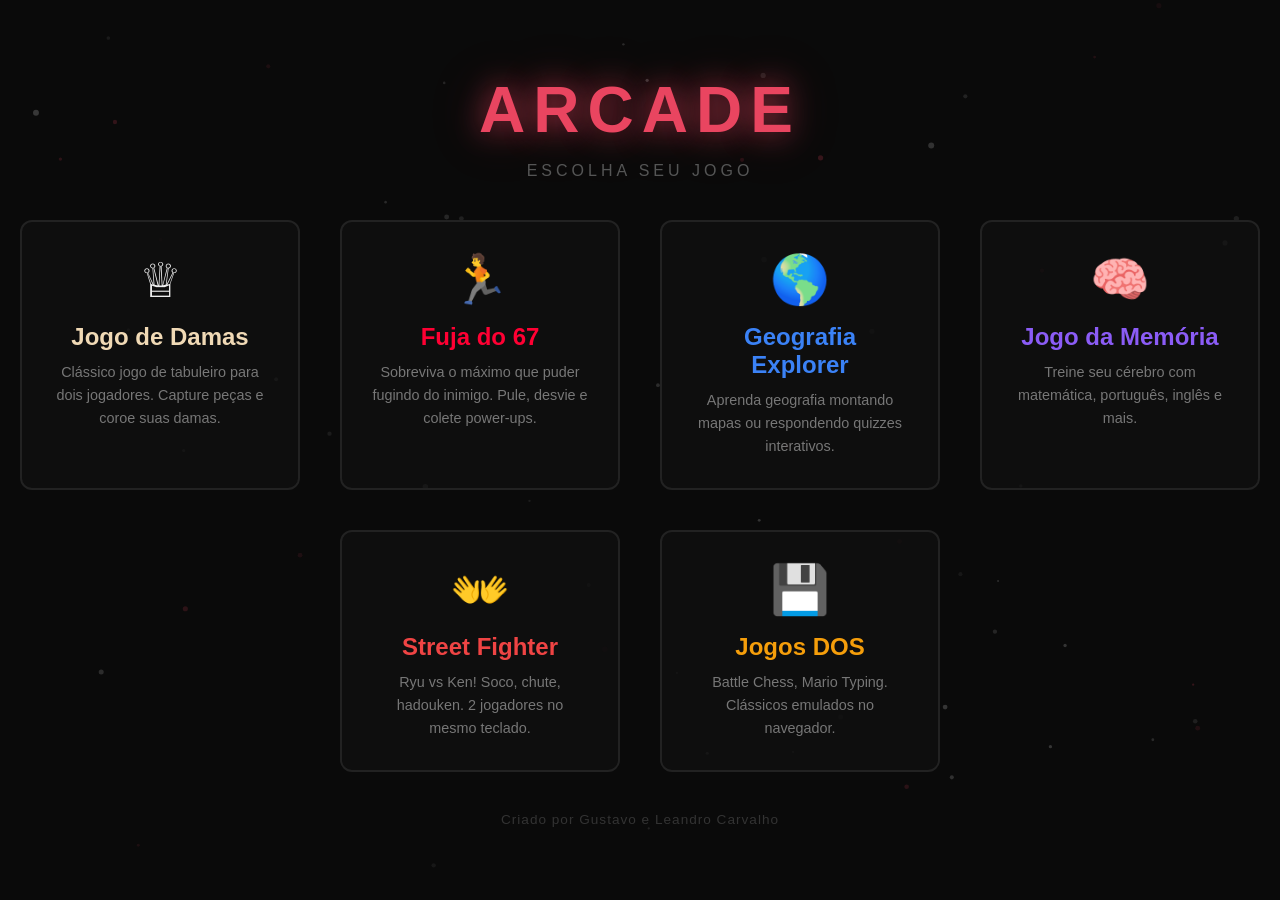
==== index.html @ 062ff218 "asasasd" ====
<!DOCTYPE html>
<html lang="pt-BR">
<head>
  <meta charset="UTF-8">
  <meta name="viewport" content="width=device-width, initial-scale=1.0">
  <title>Arcade - Menu de Jogos</title>
  <style>
    * {
      margin: 0;
      padding: 0;
      box-sizing: border-box;
    }

    body {
      background-color: #0a0a0a;
      color: #eee;
      font-family: 'Segoe UI', sans-serif;
      min-height: 100vh;
      display: flex;
      flex-direction: column;
      align-items: center;
      justify-content: center;
      overflow: hidden;
    }

    canvas {
      position: fixed;
      top: 0;
      left: 0;
      z-index: 0;
    }

    .content {
      position: relative;
      z-index: 1;
      display: flex;
      flex-direction: column;
      align-items: center;
      gap: 40px;
    }

    h1 {
      font-size: 4rem;
      color: #e94560;
      text-shadow: 0 0 30px rgba(233, 69, 96, 0.7), 0 0 60px rgba(233, 69, 96, 0.3);
      letter-spacing: 8px;
      font-weight: 900;
      animation: titlePulse 3s ease-in-out infinite;
    }

    @keyframes titlePulse {
      0%, 100% { transform: scale(1); filter: brightness(1); }
      50% { transform: scale(1.02); filter: brightness(1.15); }
    }

    .subtitle {
      color: #555;
      font-size: 1rem;
      letter-spacing: 4px;
      text-transform: uppercase;
      margin-top: -25px;
    }

    .games-grid {
      display: flex;
      gap: 40px;
      flex-wrap: wrap;
      justify-content: center;
    }

    .game-card {
      width: 280px;
      padding: 30px;
      border: 2px solid #222;
      border-radius: 12px;
      background: rgba(15, 15, 15, 0.8);
      text-align: center;
      cursor: pointer;
      transition: all 0.3s ease;
      text-decoration: none;
      color: inherit;
    }

    .game-card:hover {
      border-color: #e94560;
      background: rgba(233, 69, 96, 0.05);
      transform: translateY(-8px);
      box-shadow: 0 10px 40px rgba(233, 69, 96, 0.3);
    }

    .game-card h2 {
      font-size: 1.5rem;
      margin-bottom: 10px;
      color: #e94560;
    }

    .game-card p {
      color: #777;
      font-size: 0.9rem;
      line-height: 1.6;
    }

    .game-card .icon {
      font-size: 3rem;
      margin-bottom: 15px;
    }

    .game-card.damas:hover {
      border-color: #f0d9b5;
      box-shadow: 0 10px 40px rgba(240, 217, 181, 0.2);
    }

    .game-card.damas h2 {
      color: #f0d9b5;
    }

    .game-card.plataforma:hover {
      border-color: #ff0033;
      box-shadow: 0 10px 40px rgba(255, 0, 51, 0.3);
    }

    .game-card.plataforma h2 {
      color: #ff0033;
    }

    .game-card.geografia:hover {
      border-color: #3b82f6;
      box-shadow: 0 10px 40px rgba(59, 130, 246, 0.3);
    }

    .game-card.geografia h2 {
      color: #3b82f6;
    }

    .game-card.memoria:hover {
      border-color: #8b5cf6;
      box-shadow: 0 10px 40px rgba(139, 92, 246, 0.3);
    }

    .game-card.memoria h2 {
      color: #8b5cf6;
    }

    .game-card.dos:hover {
      border-color: #f59e0b;
      box-shadow: 0 10px 40px rgba(245, 158, 11, 0.3);
    }

    .game-card.dos h2 {
      color: #f59e0b;
    }

    .game-card.streetfighter:hover {
      border-color: #ef4444;
      box-shadow: 0 10px 40px rgba(239, 68, 68, 0.3);
    }

    .game-card.streetfighter h2 {
      color: #ef4444;
    }

    .credits {
      color: #333;
      font-size: 0.85rem;
      letter-spacing: 1px;
    }
  </style>
</head>
<body>
  <canvas id="bgCanvas"></canvas>

  <div class="content">
    <h1>ARCADE</h1>
    <p class="subtitle">Escolha seu jogo</p>

    <div class="games-grid">
      <a href="damas.html" class="game-card damas">
        <div class="icon">&#9813;</div>
        <h2>Jogo de Damas</h2>
        <p>Clássico jogo de tabuleiro para dois jogadores. Capture peças e coroe suas damas.</p>
      </a>

      <a href="plataforma.html" class="game-card plataforma">
        <div class="icon">🏃</div>
        <h2>Fuja do 67</h2>
        <p>Sobreviva o máximo que puder fugindo do inimigo. Pule, desvie e colete power-ups.</p>
      </a>
      <a href="geografia.html" class="game-card geografia">
        <div class="icon">🌎</div>
        <h2>Geografia Explorer</h2>
        <p>Aprenda geografia montando mapas ou respondendo quizzes interativos.</p>
      </a>

      <a href="memoria.html" class="game-card memoria">
        <div class="icon">🧠</div>
        <h2>Jogo da Memória</h2>
        <p>Treine seu cérebro com matemática, português, inglês e mais.</p>
      </a>

      <a href="streetfighter.html" class="game-card streetfighter">
        <div class="icon">&#128080;</div>
        <h2>Street Fighter</h2>
        <p>Ryu vs Ken! Soco, chute, hadouken. 2 jogadores no mesmo teclado.</p>
      </a>

      <a href="dos.html" class="game-card dos">
        <div class="icon">&#128190;</div>
        <h2>Jogos DOS</h2>
        <p>Battle Chess, Mario Typing. Clássicos emulados no navegador.</p>
      </a>
    </div>

    <p class="credits">Criado por Gustavo e Leandro Carvalho</p>
  </div>

  <script>
    const canvas = document.getElementById('bgCanvas');
    const ctx = canvas.getContext('2d');

    let particles = [];

    function resize() {
      canvas.width = window.innerWidth;
      canvas.height = window.innerHeight;
      initParticles();
    }
    window.addEventListener('resize', resize);
    resize();

    function initParticles() {
      particles = [];
      for (let i = 0; i < 60; i++) {
        particles.push({
          x: Math.random() * canvas.width,
          y: Math.random() * canvas.height,
          vx: (Math.random() - 0.5) * 0.3,
          vy: -0.1 - Math.random() * 0.5,
          size: 1 + Math.random() * 2,
          alpha: 0.05 + Math.random() * 0.15,
          color: Math.random() > 0.8 ? '#e94560' : '#ffffff'
        });
      }
    }

    function animate() {
      ctx.fillStyle = '#0a0a0a';
      ctx.fillRect(0, 0, canvas.width, canvas.height);

      for (const p of particles) {
        p.x += p.vx;
        p.y += p.vy;
        if (p.y < -10) { p.y = canvas.height + 10; p.x = Math.random() * canvas.width; }
        if (p.x < -10) p.x = canvas.width + 10;
        if (p.x > canvas.width + 10) p.x = -10;

        ctx.globalAlpha = p.alpha;
        ctx.fillStyle = p.color;
        ctx.beginPath();
        ctx.arc(p.x, p.y, p.size, 0, Math.PI * 2);
        ctx.fill();
      }
      ctx.globalAlpha = 1;

      requestAnimationFrame(animate);
    }
    animate();
  </script>
</body>
</html>
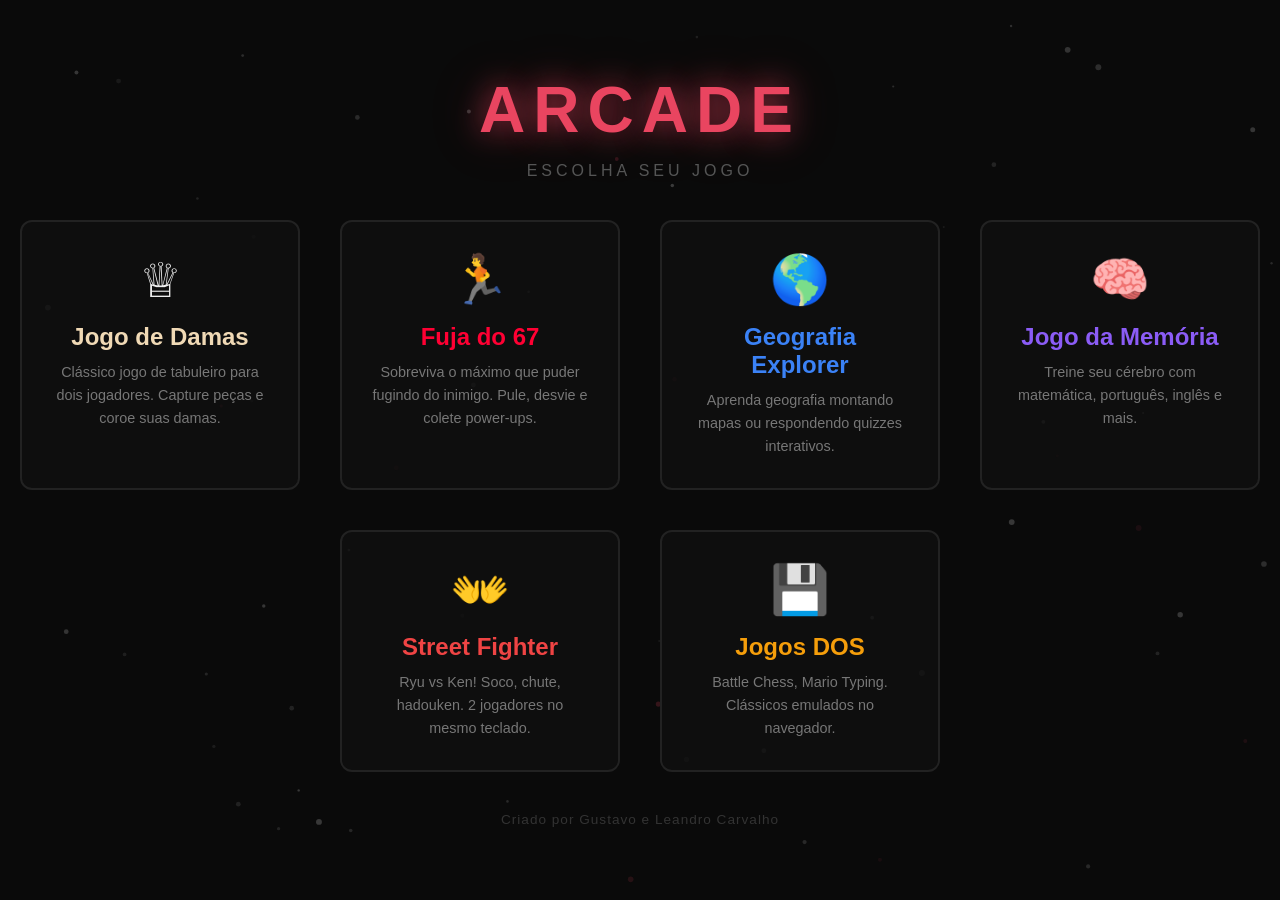
==== commit 76a86ee2: "rrrr" ====
--- a/index.html
+++ b/index.html
@@ -2,8 +2,21 @@
 <html lang="pt-BR">
 <head>
   <meta charset="UTF-8">
-  <meta name="viewport" content="width=device-width, initial-scale=1.0">
+  <meta name="viewport" content="width=device-width, initial-scale=1.0, maximum-scale=1.0, user-scalable=no">
+  <meta name="description" content="Coleção de jogos retrô incluindo Street Fighter, Damas, Geografia, Memória e clássicos DOS">
+  <meta name="theme-color" content="#0a0a0a">
+  <meta name="apple-mobile-web-app-capable" content="yes">
+  <meta name="apple-mobile-web-app-status-bar-style" content="black-translucent">
+  <meta name="application-name" content="Arcade">
   <title>Arcade - Menu de Jogos</title>
+  <link rel="manifest" href="manifest.json">
+  <link rel="icon" type="image/png" sizes="16x16" href="assets/icons/icon-16.png">
+  <link rel="icon" type="image/png" sizes="32x32" href="assets/icons/icon-32.png">
+  <link rel="icon" type="image/png" sizes="48x48" href="assets/icons/icon-48.png">
+  <link rel="icon" type="image/png" sizes="64x64" href="assets/icons/icon-64.png">
+  <link rel="icon" type="image/png" sizes="128x128" href="assets/icons/icon-128.png">
+  <link rel="apple-touch-icon" sizes="192x192" href="assets/icons/icon-192.png">
+  <link rel="apple-touch-icon" sizes="512x512" href="assets/icons/icon-512.png">
   <style>
     * {
       margin: 0;
@@ -20,7 +33,8 @@
       flex-direction: column;
       align-items: center;
       justify-content: center;
-      overflow: hidden;
+      overflow-x: hidden;
+      overflow-y: auto;
     }
 
     canvas {
@@ -164,6 +178,41 @@
       font-size: 0.85rem;
       letter-spacing: 1px;
     }
+
+    @media (max-width: 768px) {
+      body { justify-content: flex-start; padding-top: 40px; }
+      h1 { font-size: 2.5rem; letter-spacing: 4px; }
+      .subtitle { font-size: 0.85rem; letter-spacing: 2px; margin-top: -15px; }
+      .games-grid { gap: 20px; padding: 0 15px; }
+      .game-card { width: 250px; padding: 20px; }
+      .game-card h2 { font-size: 1.3rem; }
+      .game-card p { font-size: 0.85rem; }
+      .game-card .icon { font-size: 2.5rem; margin-bottom: 10px; }
+      .content { gap: 25px; }
+      .credits { font-size: 0.75rem; }
+    }
+
+    @media (max-width: 480px) {
+      h1 { font-size: 1.8rem; letter-spacing: 3px; }
+      .subtitle { font-size: 0.75rem; margin-top: -10px; }
+      .games-grid { gap: 15px; padding: 0 10px; }
+      .game-card { width: 100%; max-width: 300px; padding: 15px; }
+      .game-card h2 { font-size: 1.1rem; }
+      .game-card p { font-size: 0.8rem; line-height: 1.4; }
+      .game-card .icon { font-size: 2rem; margin-bottom: 8px; }
+      .content { gap: 20px; padding: 15px; }
+      .credits { font-size: 0.7rem; }
+    }
+
+    @media (max-width: 320px) {
+      h1 { font-size: 1.5rem; letter-spacing: 2px; }
+      .subtitle { font-size: 0.65rem; }
+      .game-card { padding: 12px; }
+      .game-card h2 { font-size: 1rem; }
+      .game-card p { font-size: 0.75rem; }
+    }
+
+    .game-card, .game-card * { touch-action: manipulation; }
   </style>
 </head>
 <body>
@@ -265,5 +314,17 @@
     }
     animate();
   </script>
+
+  <script>
+    if ('serviceWorker' in navigator) {
+      window.addEventListener('load', () => {
+        navigator.serviceWorker.register('/sw.js').then(registration => {
+          console.log('Service Worker registrado com sucesso:', registration);
+        }).catch(error => {
+          console.log('Falha ao registrar Service Worker:', error);
+        });
+      });
+    }
+  </script>
 </body>
 </html>
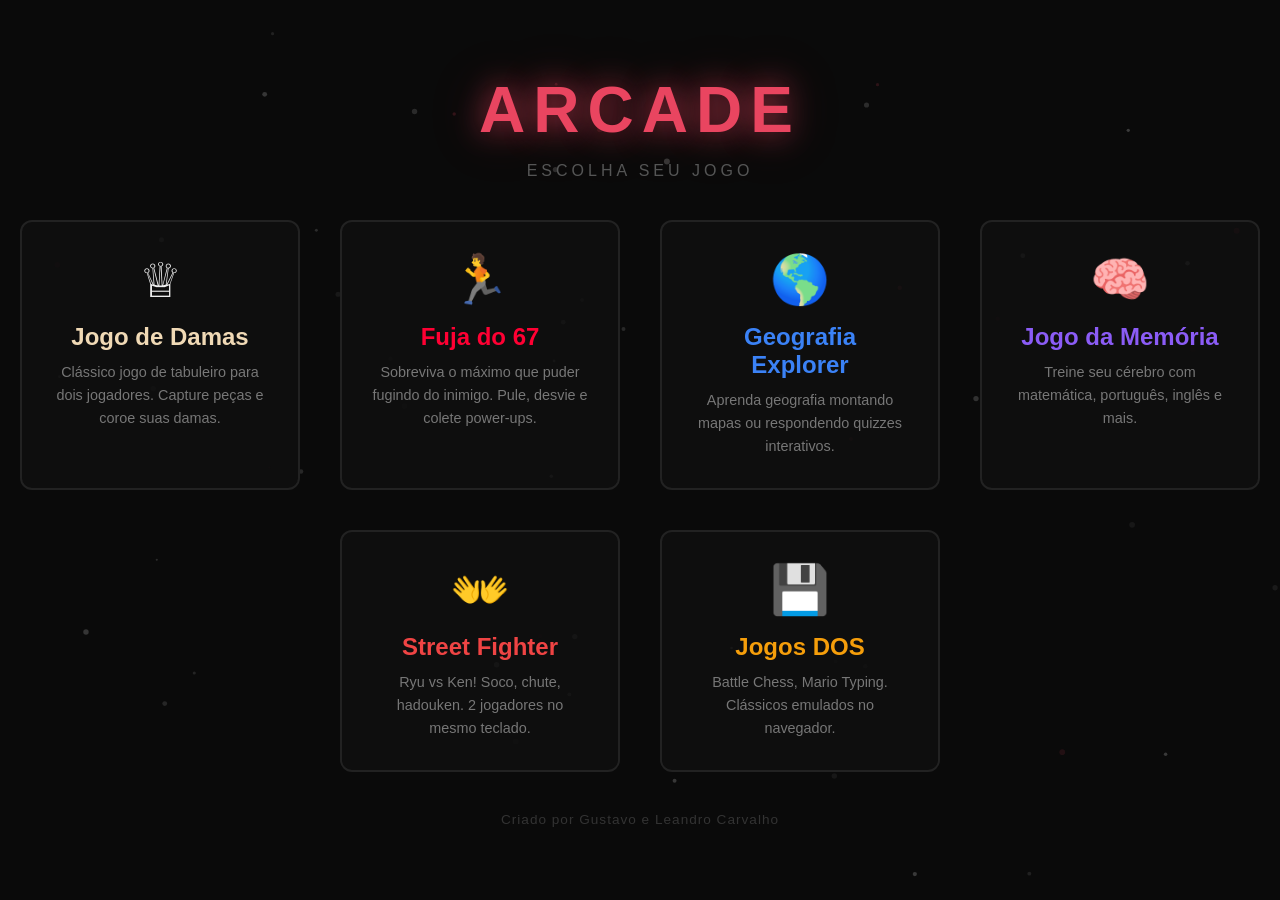
==== commit 5aad97da: "1234" ====
--- a/index.html
+++ b/index.html
@@ -315,13 +315,37 @@
     animate();
   </script>
 
+  <div id="update-toast" style="display:none; position:fixed; bottom:20px; left:50%; transform:translateX(-50%); background:#f59e0b; color:#000; padding:12px 24px; border-radius:8px; font-weight:600; z-index:9999; cursor:pointer; box-shadow:0 4px 12px rgba(0,0,0,0.5);">
+    Nova versão disponível! Clique aqui para atualizar
+  </div>
+
   <script>
     if ('serviceWorker' in navigator) {
       window.addEventListener('load', () => {
         navigator.serviceWorker.register('/sw.js').then(registration => {
-          console.log('Service Worker registrado com sucesso:', registration);
+          console.log('Service Worker registrado:', registration);
+
+          // Check for updates
+          registration.addEventListener('updatefound', () => {
+            const newWorker = registration.installing;
+            newWorker.addEventListener('statechange', () => {
+              if (newWorker.state === 'installed' && navigator.serviceWorker.controller) {
+                // New version available
+                const toast = document.getElementById('update-toast');
+                toast.style.display = 'block';
+                toast.addEventListener('click', () => {
+                  newWorker.postMessage({ type: 'SKIP_WAITING' });
+                });
+              }
+            });
+          });
         }).catch(error => {
-          console.log('Falha ao registrar Service Worker:', error);
+          console.log('Falha ao registrar SW:', error);
+        });
+
+        // Reload when new SW takes over
+        navigator.serviceWorker.addEventListener('controllerchange', () => {
+          window.location.reload();
         });
       });
     }
